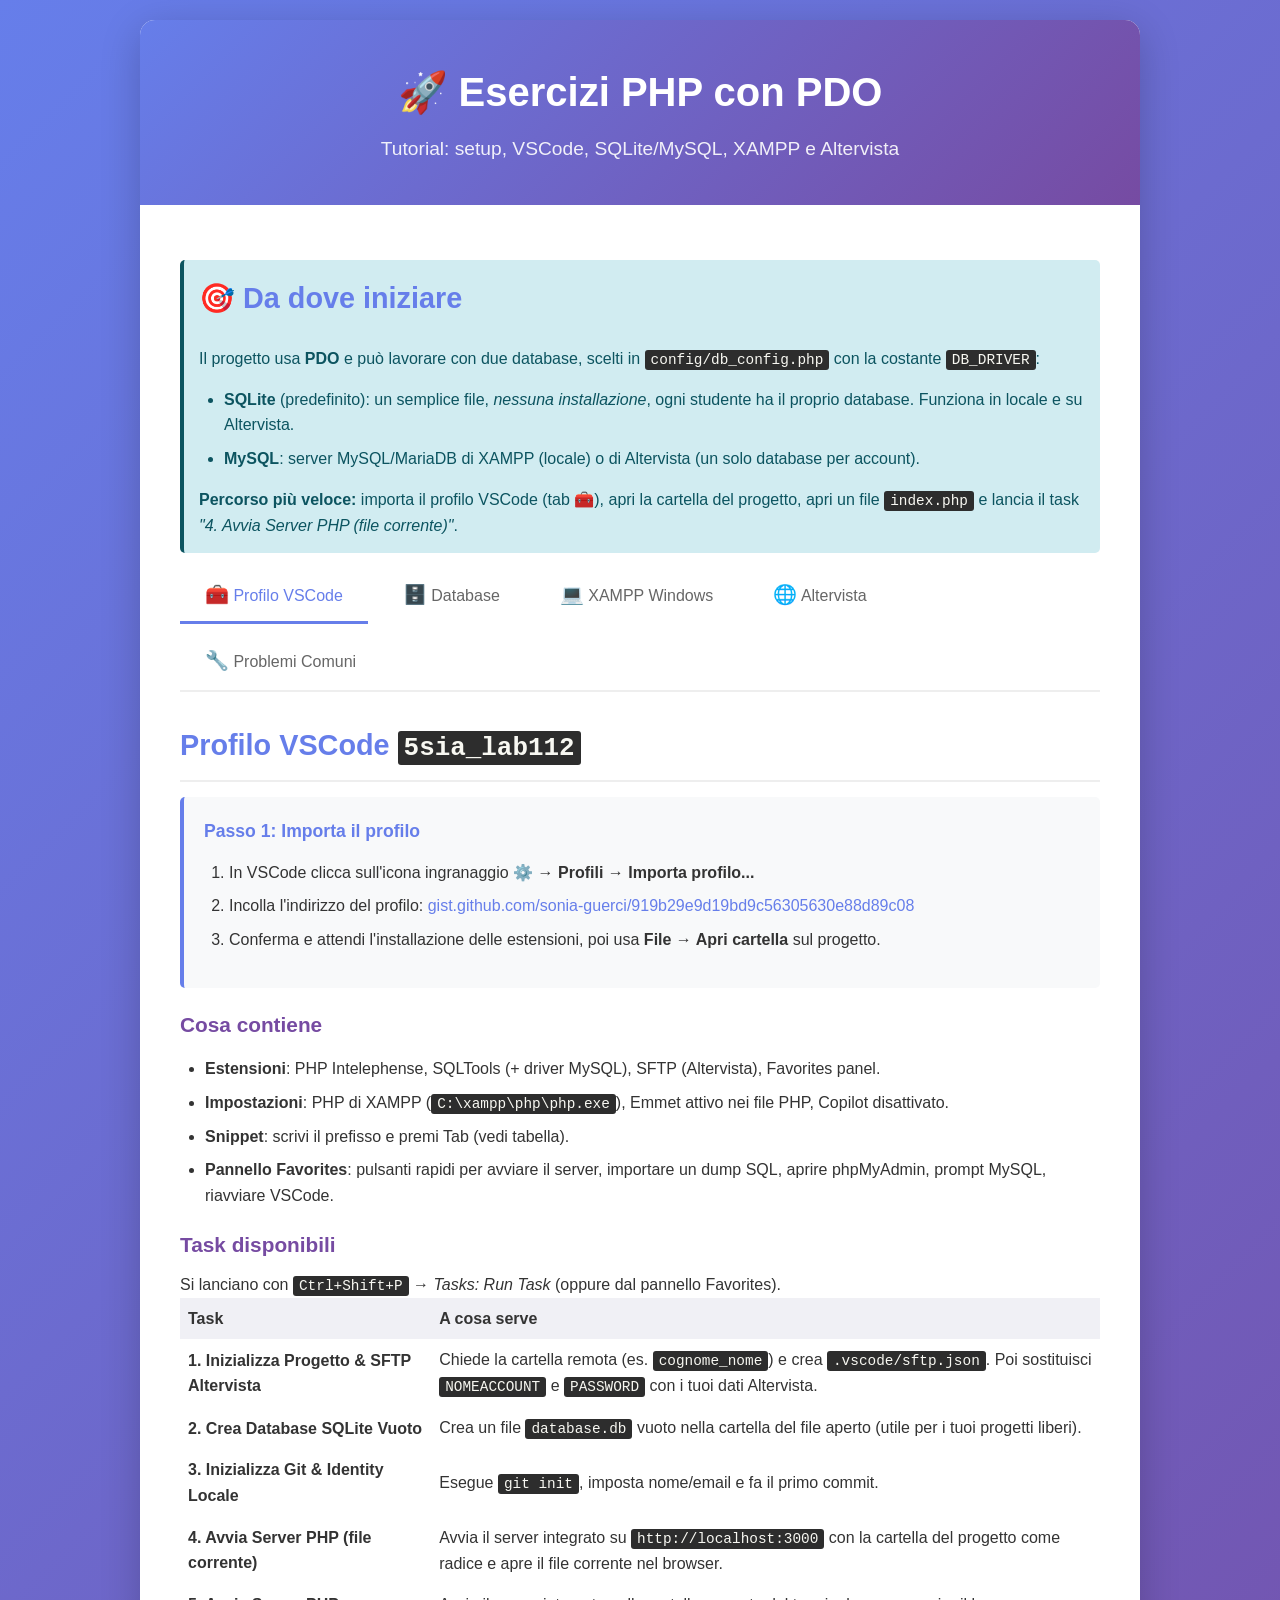
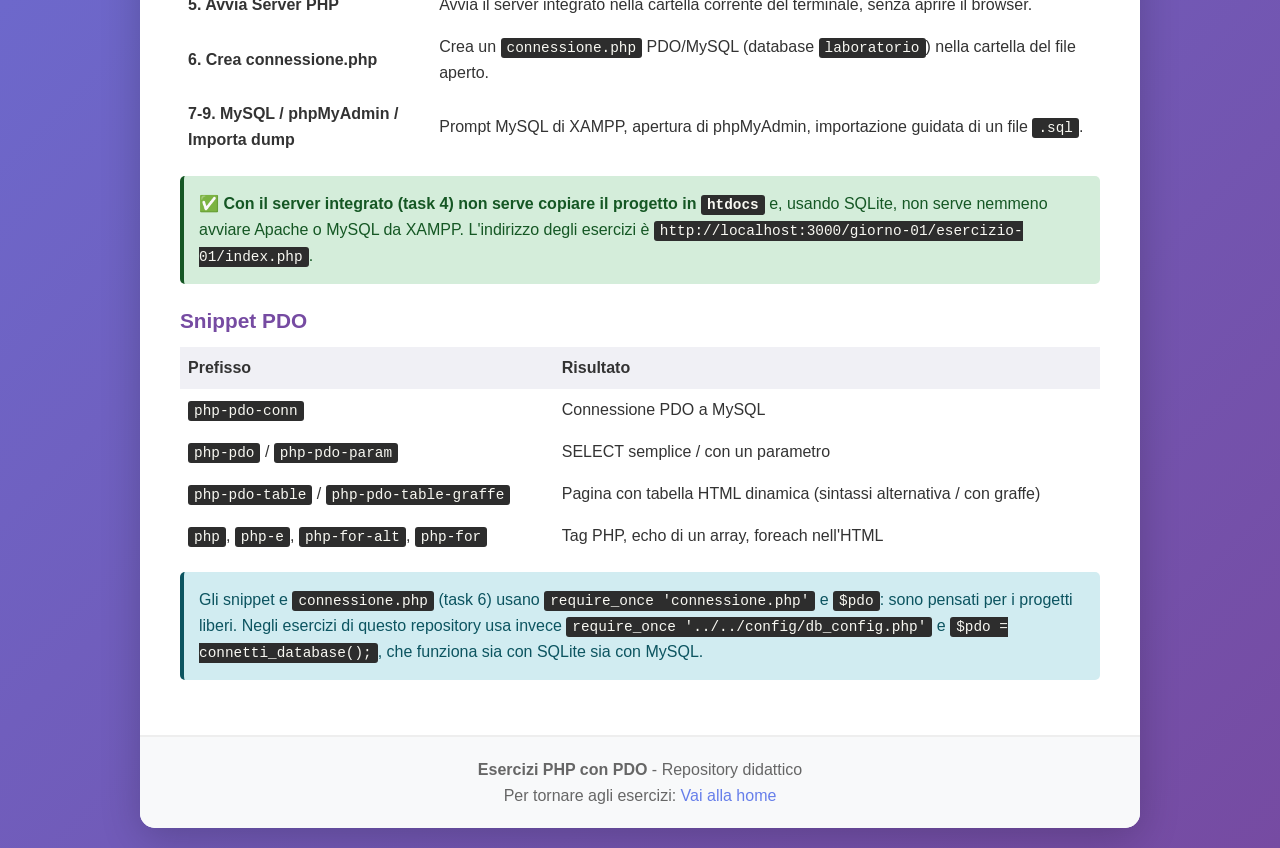
==== docs/index.html @ 3c5c80cd "Migra gli esercizi a PDO e aggiunge supporto SQLite Co-authored-by: Copilot <223556219+Copilot@users" ====
<!DOCTYPE html>
<html lang="it">
<head>
    <meta charset="UTF-8">
    <meta name="viewport" content="width=device-width, initial-scale=1.0">
    <title>Esercizi PHP con PDO - Guida Setup</title>
    <style>
        * {
            margin: 0;
            padding: 0;
            box-sizing: border-box;
        }
        
        body {
            font-family: 'Segoe UI', Tahoma, Geneva, Verdana, sans-serif;
            line-height: 1.6;
            color: #333;
            background: linear-gradient(135deg, #667eea 0%, #764ba2 100%);
            min-height: 100vh;
            padding: 20px;
        }
        
        .container {
            max-width: 1000px;
            margin: 0 auto;
            background: white;
            border-radius: 15px;
            box-shadow: 0 10px 40px rgba(0,0,0,0.2);
            overflow: hidden;
        }
        
        header {
            background: linear-gradient(135deg, #667eea 0%, #764ba2 100%);
            color: white;
            padding: 40px;
            text-align: center;
        }
        
        header h1 {
            font-size: 2.5em;
            margin-bottom: 10px;
        }
        
        header p {
            font-size: 1.2em;
            opacity: 0.9;
        }
        
        .content {
            padding: 40px;
        }
        
        .tabs {
            display: flex;
            gap: 10px;
            margin-bottom: 30px;
            border-bottom: 2px solid #eee;
            flex-wrap: wrap;
        }
        
        .tab-button {
            background: none;
            border: none;
            padding: 15px 25px;
            font-size: 16px;
            cursor: pointer;
            border-bottom: 3px solid transparent;
            transition: all 0.3s;
            color: #666;
            font-weight: 500;
        }
        
        .tab-button:hover {
            background: #f5f5f5;
            color: #667eea;
        }
        
        .tab-button.active {
            color: #667eea;
            border-bottom-color: #667eea;
        }
        
        .tab-content {
            display: none;
        }
        
        .tab-content.active {
            display: block;
            animation: fadeIn 0.3s;
        }
        
        @keyframes fadeIn {
            from { opacity: 0; transform: translateY(10px); }
            to { opacity: 1; transform: translateY(0); }
        }
        
        h2 {
            color: #667eea;
            margin: 30px 0 15px 0;
            font-size: 1.8em;
            border-bottom: 2px solid #eee;
            padding-bottom: 10px;
        }
        
        h3 {
            color: #764ba2;
            margin: 20px 0 10px 0;
            font-size: 1.3em;
        }
        
        .step {
            background: #f8f9fa;
            border-left: 4px solid #667eea;
            padding: 20px;
            margin: 15px 0;
            border-radius: 5px;
        }
        
        .step h4 {
            color: #667eea;
            margin-bottom: 10px;
            font-size: 1.1em;
        }
        
        code {
            background: #2d2d2d;
            color: #f8f8f2;
            padding: 2px 6px;
            border-radius: 3px;
            font-family: 'Courier New', monospace;
            font-size: 0.9em;
        }
        
        pre {
            background: #2d2d2d;
            color: #f8f8f2;
            padding: 15px;
            border-radius: 5px;
            overflow-x: auto;
            margin: 15px 0;
            font-family: 'Courier New', monospace;
            font-size: 0.9em;
        }
        
        .alert {
            padding: 15px;
            border-radius: 5px;
            margin: 15px 0;
        }
        
        .alert-info {
            background: #d1ecf1;
            border-left: 4px solid #0c5460;
            color: #0c5460;
        }
        
        .alert-warning {
            background: #fff3cd;
            border-left: 4px solid #856404;
            color: #856404;
        }
        
        .alert-success {
            background: #d4edda;
            border-left: 4px solid #155724;
            color: #155724;
        }
        
        .card {
            background: white;
            border: 2px solid #eee;
            border-radius: 8px;
            padding: 20px;
            margin: 15px 0;
            transition: all 0.3s;
        }
        
        .card:hover {
            border-color: #667eea;
            box-shadow: 0 4px 12px rgba(102, 126, 234, 0.15);
        }
        
        ul, ol {
            margin: 15px 0 15px 25px;
        }
        
        li {
            margin: 8px 0;
        }
        
        a {
            color: #667eea;
            text-decoration: none;
            border-bottom: 1px solid transparent;
            transition: all 0.3s;
        }
        
        a:hover {
            border-bottom-color: #667eea;
        }
        
        .emoji {
            font-size: 1.2em;
        }
        
        footer {
            background: #f8f9fa;
            padding: 20px;
            text-align: center;
            color: #666;
            border-top: 2px solid #eee;
        }
        
        @media (max-width: 768px) {
            header h1 {
                font-size: 1.8em;
            }
            
            .tabs {
                flex-direction: column;
            }
            
            .tab-button {
                text-align: left;
            }
        }
    </style>
</head>
<body>
    <div class="container">
        <header>
            <h1>🚀 Esercizi PHP con PDO</h1>
            <p>Tutorial: setup, VSCode, SQLite/MySQL, XAMPP e Altervista</p>
        </header>

        <div class="content">
            <div class="alert alert-info">
                <h2 style="margin-top: 0; border: none;">🎯 Da dove iniziare</h2>
                <p>Il progetto usa <strong>PDO</strong> e può lavorare con due database, scelti in <code>config/db_config.php</code> con la costante <code>DB_DRIVER</code>:</p>
                <ul>
                    <li><strong>SQLite</strong> (predefinito): un semplice file, <em>nessuna installazione</em>, ogni studente ha il proprio database. Funziona in locale e su Altervista.</li>
                    <li><strong>MySQL</strong>: server MySQL/MariaDB di XAMPP (locale) o di Altervista (un solo database per account).</li>
                </ul>
                <p><strong>Percorso più veloce:</strong> importa il profilo VSCode (tab 🧰), apri la cartella del progetto, apri un file <code>index.php</code> e lancia il task <em>"4. Avvia Server PHP (file corrente)"</em>.</p>
            </div>

            <div class="tabs">
                <button class="tab-button active" onclick="openTab('vscode', event)"><span class="emoji">🧰</span> Profilo VSCode</button>
                <button class="tab-button" onclick="openTab('database', event)"><span class="emoji">🗄️</span> Database</button>
                <button class="tab-button" onclick="openTab('xampp', event)"><span class="emoji">💻</span> XAMPP Windows</button>
                <button class="tab-button" onclick="openTab('altervista', event)"><span class="emoji">🌐</span> Altervista</button>
                <button class="tab-button" onclick="openTab('troubleshooting', event)"><span class="emoji">🔧</span> Problemi Comuni</button>
            </div>

            <!-- Profilo VSCode -->
            <div id="vscode" class="tab-content active">
                <h2>Profilo VSCode <code>5sia_lab112</code></h2>

                <div class="step">
                    <h4>Passo 1: Importa il profilo</h4>
                    <ol>
                        <li>In VSCode clicca sull'icona ingranaggio ⚙️ → <strong>Profili</strong> → <strong>Importa profilo...</strong></li>
                        <li>Incolla l'indirizzo del profilo: <a href="https://gist.github.com/sonia-guerci/919b29e9d19bd9c56305630e88d89c08" target="_blank">gist.github.com/sonia-guerci/919b29e9d19bd9c56305630e88d89c08</a></li>
                        <li>Conferma e attendi l'installazione delle estensioni, poi usa <strong>File → Apri cartella</strong> sul progetto.</li>
                    </ol>
                </div>

                <h3>Cosa contiene</h3>
                <ul>
                    <li><strong>Estensioni</strong>: PHP Intelephense, SQLTools (+ driver MySQL), SFTP (Altervista), Favorites panel.</li>
                    <li><strong>Impostazioni</strong>: PHP di XAMPP (<code>C:\xampp\php\php.exe</code>), Emmet attivo nei file PHP, Copilot disattivato.</li>
                    <li><strong>Snippet</strong>: scrivi il prefisso e premi Tab (vedi tabella).</li>
                    <li><strong>Pannello Favorites</strong>: pulsanti rapidi per avviare il server, importare un dump SQL, aprire phpMyAdmin, prompt MySQL, riavviare VSCode.</li>
                </ul>

                <h3>Task disponibili</h3>
                <p>Si lanciano con <code>Ctrl+Shift+P</code> → <em>Tasks: Run Task</em> (oppure dal pannello Favorites).</p>
                <table style="width:100%; border-collapse: collapse;">
                    <tr style="background:#f0f0f5;"><th style="text-align:left; padding:8px;">Task</th><th style="text-align:left; padding:8px;">A cosa serve</th></tr>
                    <tr><td style="padding:8px;"><strong>1. Inizializza Progetto &amp; SFTP Altervista</strong></td><td style="padding:8px;">Chiede la cartella remota (es. <code>cognome_nome</code>) e crea <code>.vscode/sftp.json</code>. Poi sostituisci <code>NOMEACCOUNT</code> e <code>PASSWORD</code> con i tuoi dati Altervista.</td></tr>
                    <tr><td style="padding:8px;"><strong>2. Crea Database SQLite Vuoto</strong></td><td style="padding:8px;">Crea un file <code>database.db</code> vuoto nella cartella del file aperto (utile per i tuoi progetti liberi).</td></tr>
                    <tr><td style="padding:8px;"><strong>3. Inizializza Git &amp; Identity Locale</strong></td><td style="padding:8px;">Esegue <code>git init</code>, imposta nome/email e fa il primo commit.</td></tr>
                    <tr><td style="padding:8px;"><strong>4. Avvia Server PHP (file corrente)</strong></td><td style="padding:8px;">Avvia il server integrato su <code>http://localhost:3000</code> con la cartella del progetto come radice e apre il file corrente nel browser.</td></tr>
                    <tr><td style="padding:8px;"><strong>5. Avvia Server PHP</strong></td><td style="padding:8px;">Avvia il server integrato nella cartella corrente del terminale, senza aprire il browser.</td></tr>
                    <tr><td style="padding:8px;"><strong>6. Crea connessione.php</strong></td><td style="padding:8px;">Crea un <code>connessione.php</code> PDO/MySQL (database <code>laboratorio</code>) nella cartella del file aperto.</td></tr>
                    <tr><td style="padding:8px;"><strong>7-9. MySQL / phpMyAdmin / Importa dump</strong></td><td style="padding:8px;">Prompt MySQL di XAMPP, apertura di phpMyAdmin, importazione guidata di un file <code>.sql</code>.</td></tr>
                </table>

                <div class="alert alert-success">
                    <strong>✅ Con il server integrato (task 4) non serve copiare il progetto in <code>htdocs</code></strong> e, usando SQLite, non serve nemmeno avviare Apache o MySQL da XAMPP. L'indirizzo degli esercizi è <code>http://localhost:3000/giorno-01/esercizio-01/index.php</code>.
                </div>

                <h3>Snippet PDO</h3>
                <table style="width:100%; border-collapse: collapse;">
                    <tr style="background:#f0f0f5;"><th style="text-align:left; padding:8px;">Prefisso</th><th style="text-align:left; padding:8px;">Risultato</th></tr>
                    <tr><td style="padding:8px;"><code>php-pdo-conn</code></td><td style="padding:8px;">Connessione PDO a MySQL</td></tr>
                    <tr><td style="padding:8px;"><code>php-pdo</code> / <code>php-pdo-param</code></td><td style="padding:8px;">SELECT semplice / con un parametro</td></tr>
                    <tr><td style="padding:8px;"><code>php-pdo-table</code> / <code>php-pdo-table-graffe</code></td><td style="padding:8px;">Pagina con tabella HTML dinamica (sintassi alternativa / con graffe)</td></tr>
                    <tr><td style="padding:8px;"><code>php</code>, <code>php-e</code>, <code>php-for-alt</code>, <code>php-for</code></td><td style="padding:8px;">Tag PHP, echo di un array, foreach nell'HTML</td></tr>
                </table>
                <div class="alert alert-info">
                    Gli snippet e <code>connessione.php</code> (task 6) usano <code>require_once 'connessione.php'</code> e <code>$pdo</code>: sono pensati per i progetti liberi. Negli esercizi di questo repository usa invece <code>require_once '../../config/db_config.php'</code> e <code>$pdo = connetti_database();</code>, che funziona sia con SQLite sia con MySQL.
                </div>
            </div>

            <!-- Database -->
            <div id="database" class="tab-content">
                <h2>Scegliere il database</h2>
                <p>Apri <code>config/db_config.php</code> (<strong>unico file di configurazione</strong>) e imposta <code>DB_DRIVER</code>.</p>

                <h3>Opzione A: SQLite (predefinita)</h3>
<pre>define('DB_DRIVER', 'sqlite');</pre>
                <ul>
                    <li>Il database è il file <code>database/esercizi.sqlite</code>, creato <strong>automaticamente</strong> al primo accesso, con tabelle e dati di esempio (<code>database/schema_sqlite.sql</code>).</li>
                    <li>Per ripartire da zero cancella il file <code>esercizi.sqlite</code>.</li>
                    <li>Il file è escluso da Git e protetto da <code>database/.htaccess</code> (non scaricabile da browser su Apache/Altervista).</li>
                    <li>Per ispezionarlo: estensione VSCode "SQLTools SQLite" oppure <a href="https://sqlitebrowser.org/" target="_blank">DB Browser for SQLite</a>.</li>
                    <li>Richiede l'estensione PHP <code>pdo_sqlite</code> (inclusa in XAMPP e su Altervista).</li>
                </ul>

                <h3>Opzione B: MySQL</h3>
<pre>define('DB_DRIVER', 'mysql');
define('DB_HOST', 'localhost');
define('DB_USER', 'root');            // Altervista: il tuo username
define('DB_PASS', '');                // Altervista: la tua password
define('DB_NAME', 'esercizi_php');    // Altervista: my_username</pre>
                <ol>
                    <li>Avvia <strong>MySQL</strong> dal XAMPP Control Panel.</li>
                    <li>Importa <code>database/schema.sql</code>: pulsante "Importa DB da file .sql" nel pannello Favorites (task 9) oppure phpMyAdmin → Importa. Lo schema crea il database <code>esercizi_php</code>.</li>
                </ol>

                <div class="alert alert-info">
                    <strong>💡 Perché SQLite?</strong> Altervista offre un solo database MySQL per account: con SQLite ogni studente (o ogni progetto) può avere un proprio file di database, senza condividere le tabelle.
                </div>

                <h3>Scrivere SQL portabile</h3>
                <p>Gli esercizi devono funzionare con entrambi i database: usa SQL standard e i segnaposto PDO (<code>:nome</code>) per i parametri. Evita funzioni specifiche (es. <code>NOW()</code> di MySQL).</p>

                <h3>Usare il database nei tuoi file</h3>
<pre>&lt;?php
require_once '../../config/db_config.php';

try {
    $pdo = connetti_database();
    $stmt = $pdo-&gt;prepare("SELECT * FROM studenti WHERE id = :id");
    $stmt-&gt;execute(['id' =&gt; $_GET['id'] ?? 0]);
    $studente = $stmt-&gt;fetch();
} catch (PDOException $e) {
    die('Errore database: ' . htmlspecialchars($e-&gt;getMessage()));
}
?&gt;</pre>
                <p>Per un progetto libero con SQLite (es. il file creato dal task 2):</p>
<pre>$pdo = new PDO('sqlite:database.db', null, null, [
    PDO::ATTR_ERRMODE            =&gt; PDO::ERRMODE_EXCEPTION,
    PDO::ATTR_DEFAULT_FETCH_MODE =&gt; PDO::FETCH_ASSOC
]);</pre>
            </div>

            <!-- XAMPP -->
            <div id="xampp" class="tab-content">
                <h2>Setup con XAMPP su Windows</h2>
                <div class="alert alert-info">Credenziali predefinite MySQL di XAMPP: utente <code>root</code>, password vuota.</div>

                <div class="step">
                    <h4>Passo 1: Installa XAMPP e VSCode</h4>
                    <p>Scarica XAMPP da <a href="https://www.apachefriends.org/it/index.html" target="_blank">apachefriends.org</a> e installalo in <code>C:\xampp</code> (Apache, MySQL, PHP, phpMyAdmin). In laboratorio è già installato.</p>
                </div>

                <div class="step">
                    <h4>Passo 2: Scarica il progetto</h4>
<pre>git clone https://github.com/itzanon-sia-2026-2027/esercizi-php.git</pre>
                    <p>Oppure scarica lo ZIP da GitHub e scompattalo. Apri la cartella con VSCode (profilo <code>5sia_lab112</code>).</p>
                </div>

                <div class="step">
                    <h4>Passo 3A: Server integrato PHP (consigliato)</h4>
                    <ol>
                        <li>Apri un file del progetto (es. <code>giorno-01/esercizio-01/index.php</code>).</li>
                        <li>Esegui il task <strong>"4. Avvia Server PHP (file corrente)"</strong> (pulsante ▶️ <em>Avvia Server PHP</em> nel pannello Favorites).</li>
                        <li>Si apre <code>http://localhost:3000/giorno-01/esercizio-01/index.php</code>.</li>
                    </ol>
                    <p>Con SQLite non serve altro. Con MySQL avvia anche <strong>MySQL</strong> dal XAMPP Control Panel e importa lo schema (tab 🗄️).</p>
                </div>

                <div class="step">
                    <h4>Passo 3B: Apache di XAMPP</h4>
                    <ol>
                        <li>Copia il progetto in <code>C:\xampp\htdocs\esercizi-php\</code>.</li>
                        <li>Avvia <strong>Apache</strong> (e <strong>MySQL</strong> se usi MySQL) dal Control Panel.</li>
                        <li>Apri <code>http://localhost/esercizi-php/</code>.</li>
                    </ol>
                </div>

                <h3>Workflow giornaliero</h3>
                <ol>
                    <li>Apri la cartella del progetto in VSCode</li>
                    <li>Avvia il server (task 4) e, se serve, MySQL</li>
                    <li>Modifica i file, salva e ricarica il browser</li>
                    <li>Salva il lavoro con Git (<code>git add .</code>, <code>git commit</code>)</li>
                </ol>
            </div>

            <!-- Altervista -->
            <div id="altervista" class="tab-content">
                <h2>Pubblicare su Altervista</h2>

                <div class="step">
                    <h4>Passo 1: Crea l'account</h4>
                    <p>Registrati su <a href="https://it.altervista.org/" target="_blank">it.altervista.org</a>: il tuo sito sarà <code>https://NOMEACCOUNT.altervista.org</code>.</p>
                </div>

                <div class="step">
                    <h4>Passo 2: Configura il caricamento FTP con il profilo</h4>
                    <ol>
                        <li>Esegui il task <strong>"1. Inizializza Progetto &amp; SFTP Altervista"</strong> e inserisci la tua cartella remota (es. <code>cognome_nome</code>).</li>
                        <li>Apri <code>.vscode/sftp.json</code> e sostituisci <code>NOMEACCOUNT</code> (host e username) e <code>PASSWORD</code> con i dati Altervista.</li>
                        <li>La cartella <code>.vscode</code> non va su Git (contiene la password): è già in <code>.gitignore</code>.</li>
                        <li>Con <code>uploadOnSave</code> ogni file salvato viene caricato; per caricare tutto: <code>Ctrl+Shift+P</code> → <em>SFTP: Upload Project</em> (se non riesci, prova <em>SFTP: Upload Folder</em>).</li>
                    </ol>
<pre>{
  "name": "Altervista",
  "host": "ftp.NOMEACCOUNT.altervista.org",
  "protocol": "ftp",
  "port": 21,
  "username": "NOMEACCOUNT",
  "password": "PASSWORD",
  "remotePath": "/cognome_nome/",
  "uploadOnSave": true
}</pre>
                </div>

                <div class="step">
                    <h4>Passo 3A: Database SQLite (consigliato)</h4>
                    <ol>
                        <li>Lascia <code>DB_DRIVER</code> su <code>'sqlite'</code> in <code>config/db_config.php</code>.</li>
                        <li>Carica il progetto e apri <code>https://NOMEACCOUNT.altervista.org/cognome_nome/giorno-01/esercizio-01/</code>.</li>
                        <li>Il file <code>database/esercizi.sqlite</code> viene creato sul server al primo accesso. Il database online è <strong>separato</strong> da quello locale.</li>
                    </ol>
                    <div class="alert alert-warning">La cartella <code>database/</code> deve essere scrivibile dal server. Se compare "unable to open database file" imposta i permessi della cartella dal File Manager di Altervista.</div>
                </div>

                <div class="step">
                    <h4>Passo 3B: Database MySQL</h4>
                    <ol>
                        <li>Dal pannello Altervista apri <strong>phpMyAdmin</strong> (database <code>my_NOMEACCOUNT</code>) e importa <code>database/schema_altervista.sql</code>… oppure usa <code>database/schema.sql</code> togliendo le righe <code>CREATE DATABASE</code> e <code>USE</code>.</li>
                        <li>In <code>config/db_config.php</code> imposta <code>DB_DRIVER</code> <code>'mysql'</code>, <code>DB_USER</code> = username, <code>DB_PASS</code> = password database, <code>DB_NAME</code> = <code>my_NOMEACCOUNT</code>.</li>
                    </ol>
                    <p>Altervista dà un solo database: se lo condividi tra più progetti, usa un prefisso per le tabelle oppure passa a SQLite.</p>
                </div>
            </div>

            <!-- Troubleshooting -->
            <div id="troubleshooting" class="tab-content">
                <h2>Problemi Comuni e Soluzioni</h2>

                <div class="card">
                    <h3>❌ could not find driver</h3>
                    <p>L'estensione PDO del database scelto non è attiva. In XAMPP apri <code>C:\xampp\php\php.ini</code> e togli il <code>;</code> da <code>extension=pdo_sqlite</code> / <code>extension=pdo_mysql</code>, poi riavvia il server.</p>
                </div>

                <div class="card">
                    <h3>❌ unable to open database file (SQLite)</h3>
                    <p>La cartella <code>database/</code> non è scrivibile o il percorso è errato. Controlla i permessi (su Altervista dal File Manager).</p>
                </div>

                <div class="card">
                    <h3>❌ Access denied for user / Unknown database (MySQL)</h3>
                    <p>Controlla <code>DB_USER</code>, <code>DB_PASS</code>, <code>DB_NAME</code> in <code>config/db_config.php</code> e di aver importato <code>database/schema.sql</code>. XAMPP: <code>root</code> senza password.</p>
                </div>

                <div class="card">
                    <h3>❌ Connection refused (MySQL)</h3>
                    <p>MySQL non è avviato: avvialo dal XAMPP Control Panel oppure passa a SQLite.</p>
                </div>

                <div class="card">
                    <h3>❌ Il task "Avvia Server PHP" non parte / porta occupata</h3>
                    <p>Chiudi il terminale del server precedente (cestino del terminale) e rilancia il task. Verifica che PHP sia in <code>C:\xampp\php\php.exe</code>.</p>
                </div>

                <div class="card">
                    <h3>❌ Pagina bianca / Errore 500</h3>
                    <p>Attiva gli errori all'inizio del file: <code>ini_set('display_errors', 1); error_reporting(E_ALL);</code> e leggi il messaggio.</p>
                </div>

                <div class="card">
                    <h3>❌ Caratteri strani (à, è, ì, ò, ù)</h3>
                    <p>Salva i file in UTF-8 e usa <code>&lt;meta charset="UTF-8"&gt;</code>. Con MySQL il charset <code>utf8mb4</code> è già impostato nel DSN.</p>
                </div>

                <div class="card">
                    <h3>❌ Upload FTP fallito (Altervista)</h3>
                    <p>Verifica host, username e password in <code>.vscode/sftp.json</code> e che il protocollo sia <code>ftp</code> sulla porta 21.</p>
                </div>
            </div>
        </div>

        <footer>
            <p><strong>Esercizi PHP con PDO</strong> - Repository didattico</p>
            <p>Per tornare agli esercizi: <a href="../">Vai alla home</a></p>
        </footer>
    </div>

    <script>
        function openTab(tabName, event) {
            var tabContents = document.getElementsByClassName('tab-content');
            for (var i = 0; i < tabContents.length; i++) {
                tabContents[i].classList.remove('active');
            }

            var tabButtons = document.getElementsByClassName('tab-button');
            for (var i = 0; i < tabButtons.length; i++) {
                tabButtons[i].classList.remove('active');
            }

            document.getElementById(tabName).classList.add('active');
            event.currentTarget.classList.add('active');
        }
    </script>
</body>
</html>
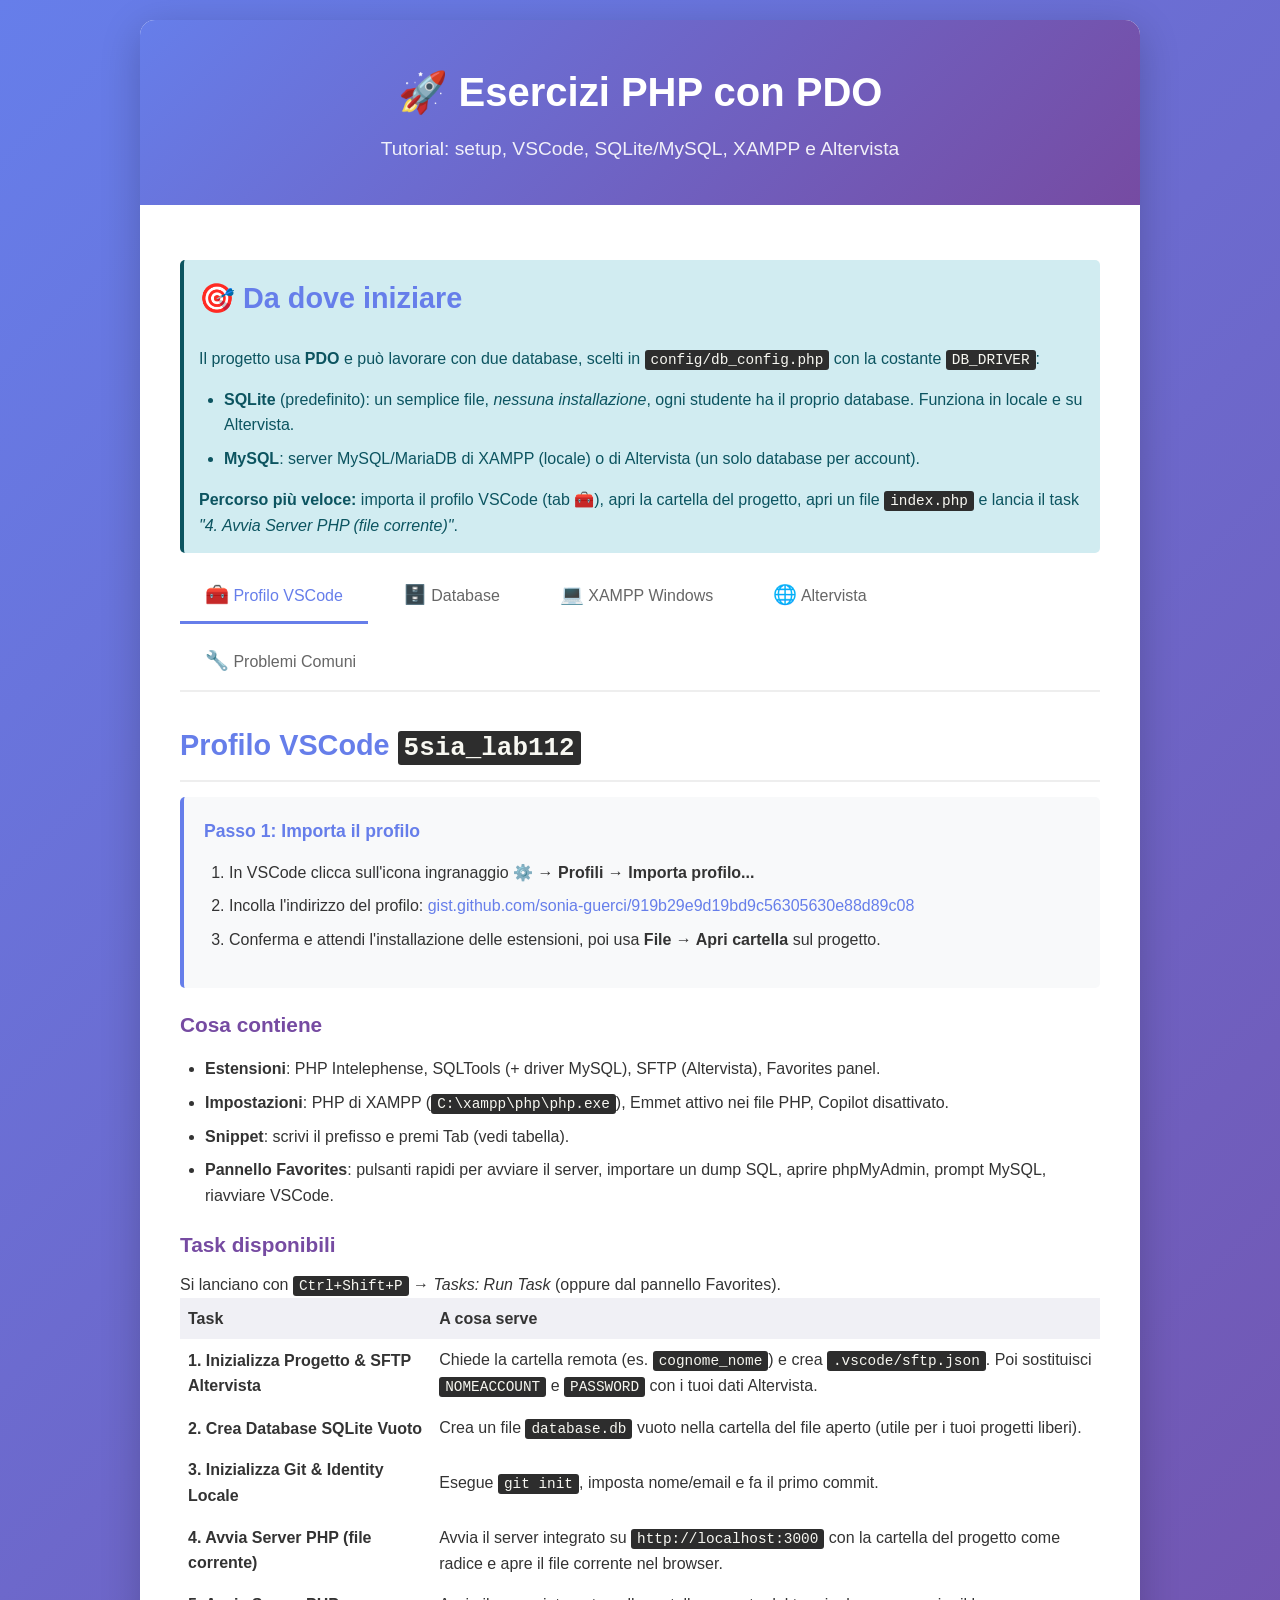
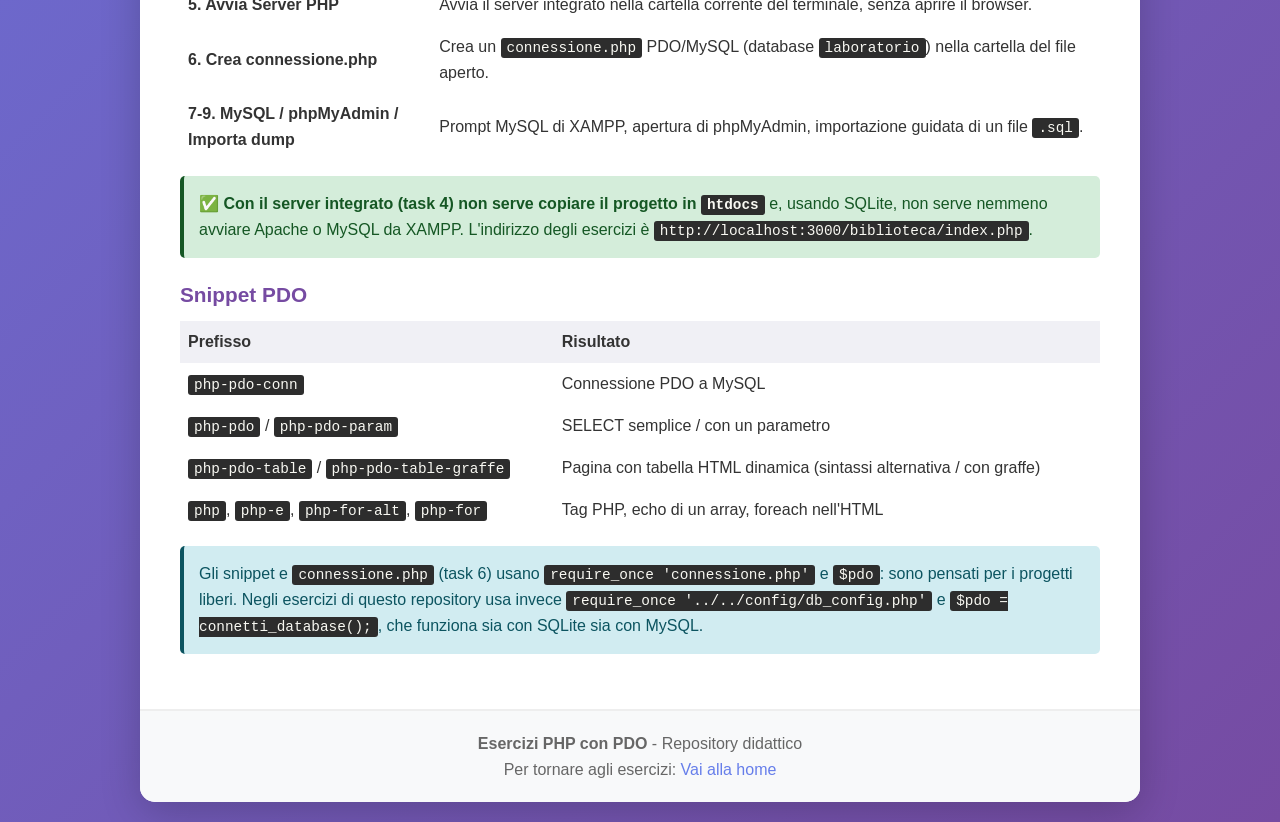
==== commit 6bc0bebf: "Nuovo tutorial da zero: portale Biblioteca con lezioni, N:M e lezione finale fetch Co-authored-by: C" ====
--- a/docs/index.html
+++ b/docs/index.html
@@ -287,7 +287,7 @@
                 </table>
 
                 <div class="alert alert-success">
-                    <strong>✅ Con il server integrato (task 4) non serve copiare il progetto in <code>htdocs</code></strong> e, usando SQLite, non serve nemmeno avviare Apache o MySQL da XAMPP. L'indirizzo degli esercizi è <code>http://localhost:3000/giorno-01/esercizio-01/index.php</code>.
+                    <strong>✅ Con il server integrato (task 4) non serve copiare il progetto in <code>htdocs</code></strong> e, usando SQLite, non serve nemmeno avviare Apache o MySQL da XAMPP. L'indirizzo degli esercizi è <code>http://localhost:3000/biblioteca/index.php</code>.
                 </div>
 
                 <h3>Snippet PDO</h3>
@@ -311,8 +311,8 @@
                 <h3>Opzione A: SQLite (predefinita)</h3>
 <pre>define('DB_DRIVER', 'sqlite');</pre>
                 <ul>
-                    <li>Il database è il file <code>database/esercizi.sqlite</code>, creato <strong>automaticamente</strong> al primo accesso, con tabelle e dati di esempio (<code>database/schema_sqlite.sql</code>).</li>
-                    <li>Per ripartire da zero cancella il file <code>esercizi.sqlite</code>.</li>
+                    <li>Il database è il file <code>database/biblioteca.sqlite</code>, creato <strong>automaticamente</strong> al primo accesso, con tabelle e dati di esempio (<code>database/schema_sqlite.sql</code>).</li>
+                    <li>Per ripartire da zero cancella il file <code>biblioteca.sqlite</code>.</li>
                     <li>Il file è escluso da Git e protetto da <code>database/.htaccess</code> (non scaricabile da browser su Apache/Altervista).</li>
                     <li>Per ispezionarlo: estensione VSCode "SQLTools SQLite" oppure <a href="https://sqlitebrowser.org/" target="_blank">DB Browser for SQLite</a>.</li>
                     <li>Richiede l'estensione PHP <code>pdo_sqlite</code> (inclusa in XAMPP e su Altervista).</li>
@@ -323,7 +323,7 @@
 define('DB_HOST', 'localhost');
 define('DB_USER', 'root');            // Altervista: il tuo username
 define('DB_PASS', '');                // Altervista: la tua password
-define('DB_NAME', 'esercizi_php');    // Altervista: my_username</pre>
+define('DB_NAME', 'biblioteca');    // Altervista: my_username</pre>
                 <ol>
                     <li>Avvia <strong>MySQL</strong> dal XAMPP Control Panel.</li>
                     <li>Importa <code>database/schema.sql</code>: pulsante "Importa DB da file .sql" nel pannello Favorites (task 9) oppure phpMyAdmin → Importa. Lo schema crea il database <code>esercizi_php</code>.</li>
@@ -338,13 +338,12 @@
 
                 <h3>Usare il database nei tuoi file</h3>
 <pre>&lt;?php
-require_once '../../config/db_config.php';
+require_once 'connessione.php';
 
 try {
-    $pdo = connetti_database();
-    $stmt = $pdo-&gt;prepare("SELECT * FROM studenti WHERE id = :id");
-    $stmt-&gt;execute(['id' =&gt; $_GET['id'] ?? 0]);
-    $studente = $stmt-&gt;fetch();
+    $stmt = $pdo-&gt;prepare("SELECT * FROM libri WHERE id = ?");
+    $stmt-&gt;execute([$_GET['id']]);
+    $libro = $stmt-&gt;fetch();
 } catch (PDOException $e) {
     die('Errore database: ' . htmlspecialchars($e-&gt;getMessage()));
 }
@@ -375,9 +374,9 @@
                 <div class="step">
                     <h4>Passo 3A: Server integrato PHP (consigliato)</h4>
                     <ol>
-                        <li>Apri un file del progetto (es. <code>giorno-01/esercizio-01/index.php</code>).</li>
+                        <li>Apri un file del progetto (es. <code>biblioteca/index.php</code>).</li>
                         <li>Esegui il task <strong>"4. Avvia Server PHP (file corrente)"</strong> (pulsante ▶️ <em>Avvia Server PHP</em> nel pannello Favorites).</li>
-                        <li>Si apre <code>http://localhost:3000/giorno-01/esercizio-01/index.php</code>.</li>
+                        <li>Si apre <code>http://localhost:3000/biblioteca/index.php</code>.</li>
                     </ol>
                     <p>Con SQLite non serve altro. Con MySQL avvia anche <strong>MySQL</strong> dal XAMPP Control Panel e importa lo schema (tab 🗄️).</p>
                 </div>
@@ -433,8 +432,8 @@
                     <h4>Passo 3A: Database SQLite (consigliato)</h4>
                     <ol>
                         <li>Lascia <code>DB_DRIVER</code> su <code>'sqlite'</code> in <code>config/db_config.php</code>.</li>
-                        <li>Carica il progetto e apri <code>https://NOMEACCOUNT.altervista.org/cognome_nome/giorno-01/esercizio-01/</code>.</li>
-                        <li>Il file <code>database/esercizi.sqlite</code> viene creato sul server al primo accesso. Il database online è <strong>separato</strong> da quello locale.</li>
+                        <li>Carica il progetto e apri <code>https://NOMEACCOUNT.altervista.org/cognome_nome/biblioteca/</code>.</li>
+                        <li>Il file <code>database/biblioteca.sqlite</code> viene creato sul server al primo accesso. Il database online è <strong>separato</strong> da quello locale.</li>
                     </ol>
                     <div class="alert alert-warning">La cartella <code>database/</code> deve essere scrivibile dal server. Se compare "unable to open database file" imposta i permessi della cartella dal File Manager di Altervista.</div>
                 </div>
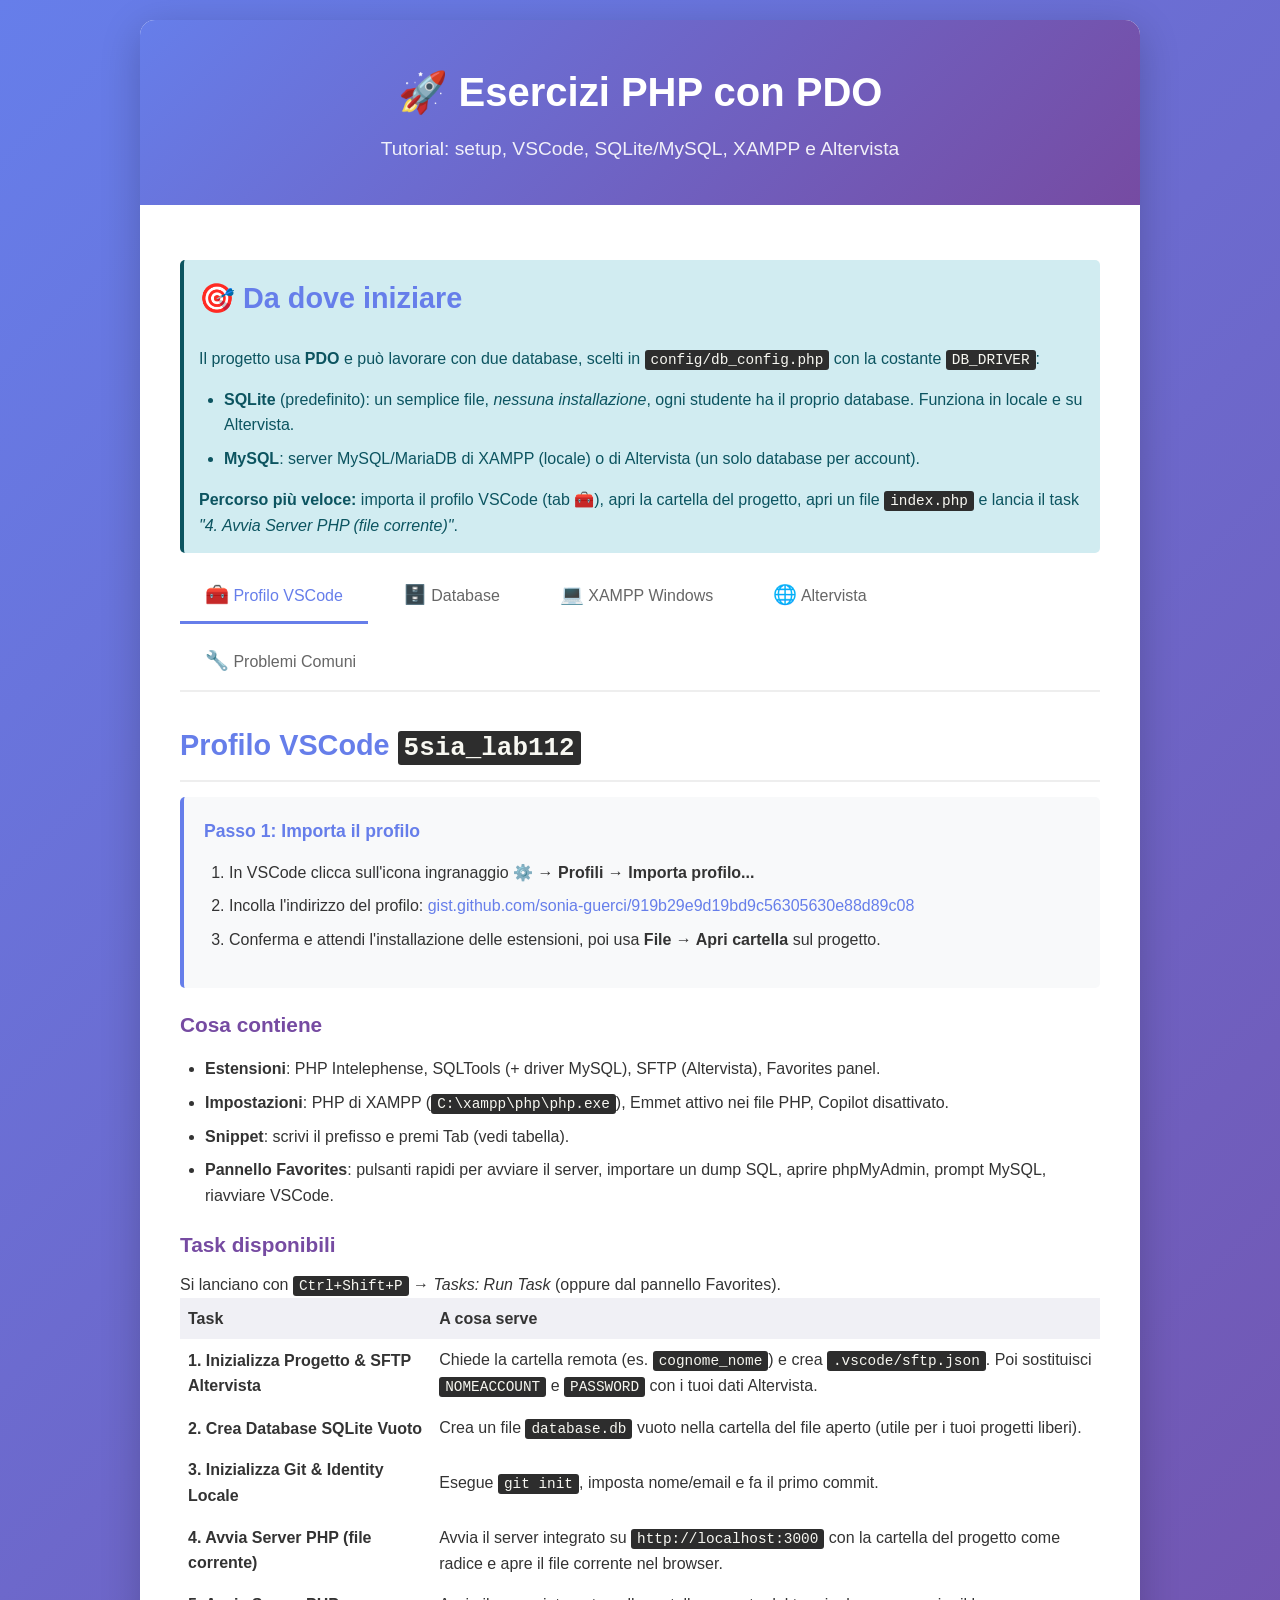
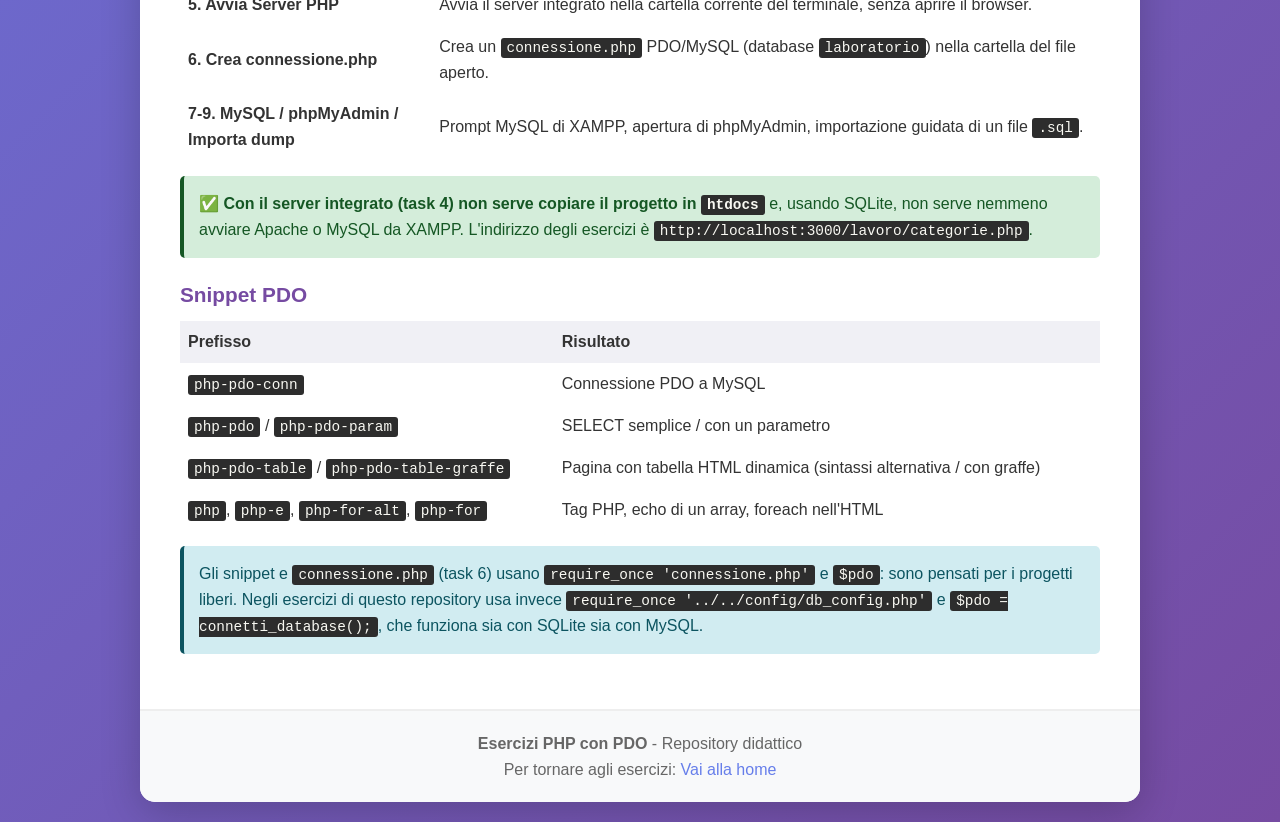
==== commit ddd9c69a: "Cartella lavoro di partenza per gli studenti; soluzione spostata nel branch soluzione Co-authored-by" ====
--- a/docs/index.html
+++ b/docs/index.html
@@ -287,7 +287,7 @@
                 </table>
 
                 <div class="alert alert-success">
-                    <strong>✅ Con il server integrato (task 4) non serve copiare il progetto in <code>htdocs</code></strong> e, usando SQLite, non serve nemmeno avviare Apache o MySQL da XAMPP. L'indirizzo degli esercizi è <code>http://localhost:3000/biblioteca/index.php</code>.
+                    <strong>✅ Con il server integrato (task 4) non serve copiare il progetto in <code>htdocs</code></strong> e, usando SQLite, non serve nemmeno avviare Apache o MySQL da XAMPP. L'indirizzo degli esercizi è <code>http://localhost:3000/lavoro/categorie.php</code>.
                 </div>
 
                 <h3>Snippet PDO</h3>
@@ -374,9 +374,9 @@
                 <div class="step">
                     <h4>Passo 3A: Server integrato PHP (consigliato)</h4>
                     <ol>
-                        <li>Apri un file del progetto (es. <code>biblioteca/index.php</code>).</li>
+                        <li>Apri un file del progetto (es. <code>lavoro/categorie.php</code>).</li>
                         <li>Esegui il task <strong>"4. Avvia Server PHP (file corrente)"</strong> (pulsante ▶️ <em>Avvia Server PHP</em> nel pannello Favorites).</li>
-                        <li>Si apre <code>http://localhost:3000/biblioteca/index.php</code>.</li>
+                        <li>Si apre <code>http://localhost:3000/lavoro/categorie.php</code>.</li>
                     </ol>
                     <p>Con SQLite non serve altro. Con MySQL avvia anche <strong>MySQL</strong> dal XAMPP Control Panel e importa lo schema (tab 🗄️).</p>
                 </div>
@@ -432,7 +432,7 @@
                     <h4>Passo 3A: Database SQLite (consigliato)</h4>
                     <ol>
                         <li>Lascia <code>DB_DRIVER</code> su <code>'sqlite'</code> in <code>config/db_config.php</code>.</li>
-                        <li>Carica il progetto e apri <code>https://NOMEACCOUNT.altervista.org/cognome_nome/biblioteca/</code>.</li>
+                        <li>Carica il progetto e apri <code>https://NOMEACCOUNT.altervista.org/cognome_nome/lavoro/</code>.</li>
                         <li>Il file <code>database/biblioteca.sqlite</code> viene creato sul server al primo accesso. Il database online è <strong>separato</strong> da quello locale.</li>
                     </ol>
                     <div class="alert alert-warning">La cartella <code>database/</code> deve essere scrivibile dal server. Se compare "unable to open database file" imposta i permessi della cartella dal File Manager di Altervista.</div>
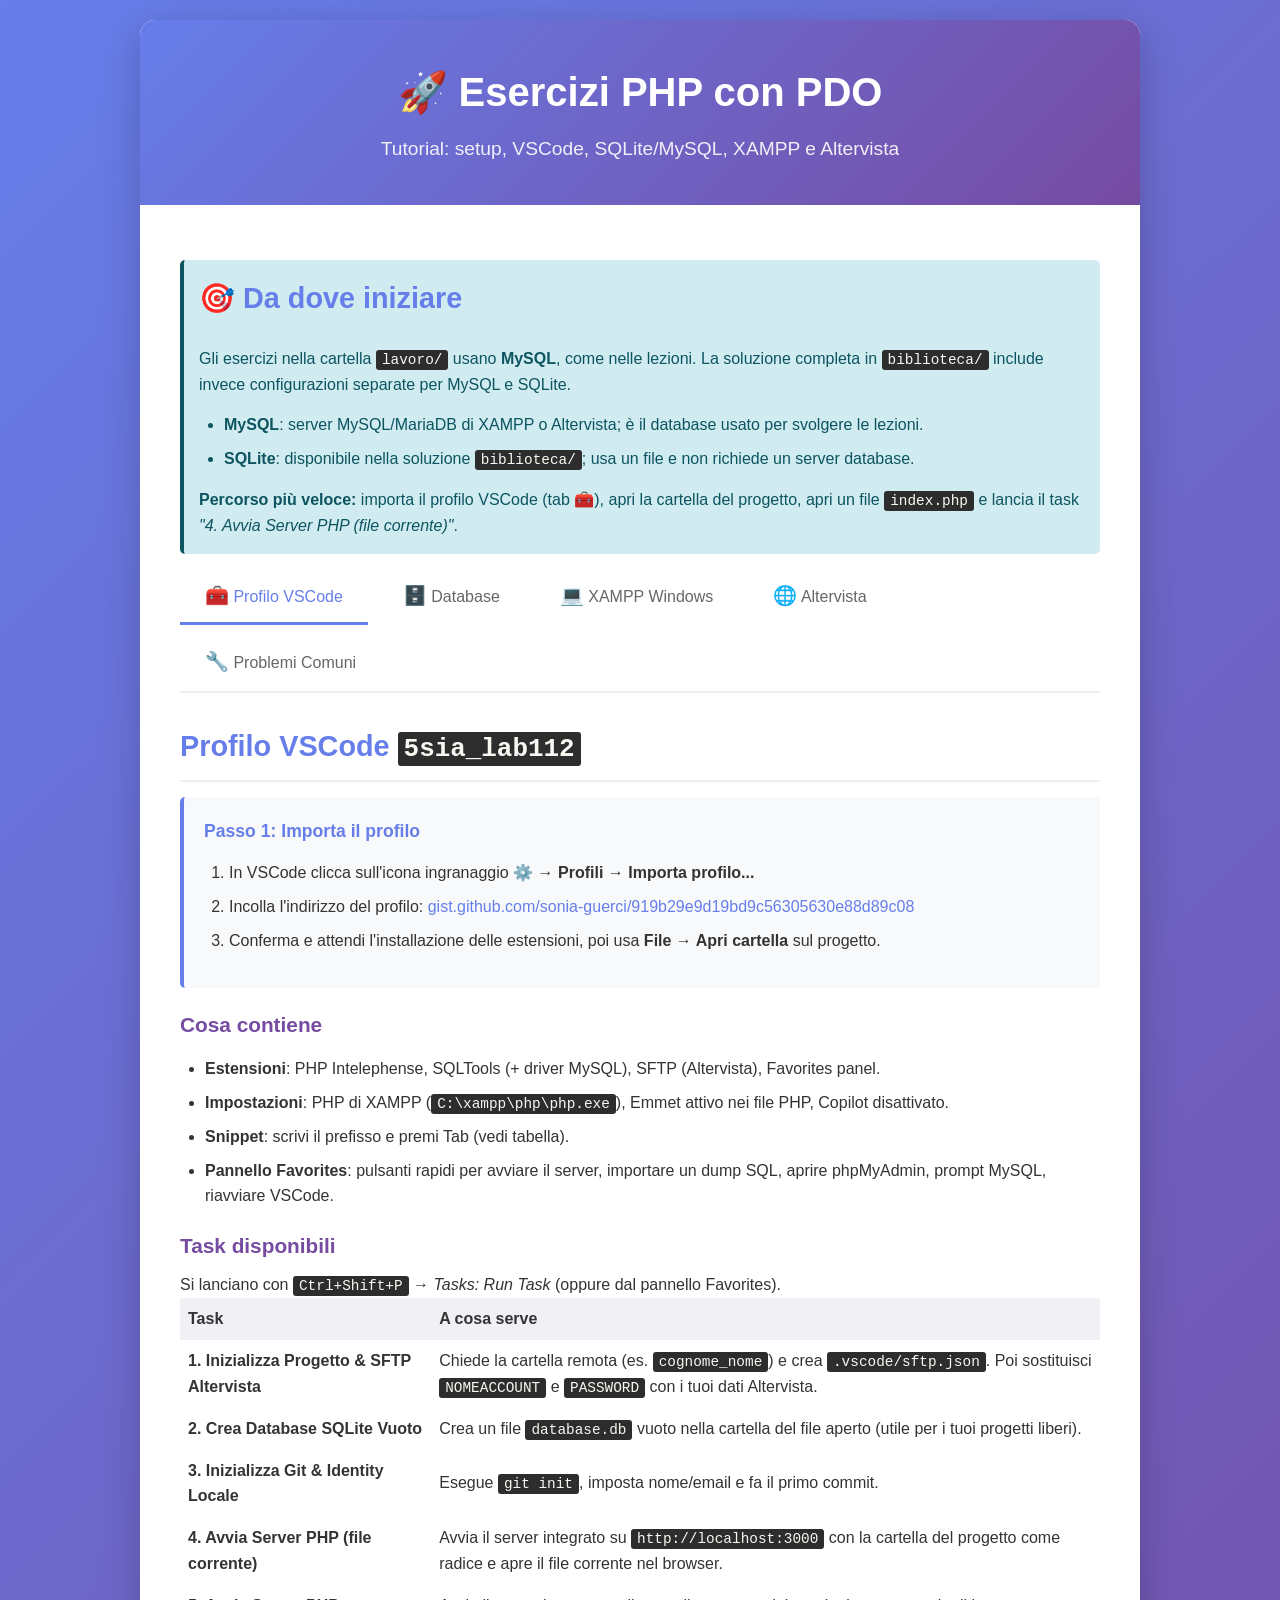
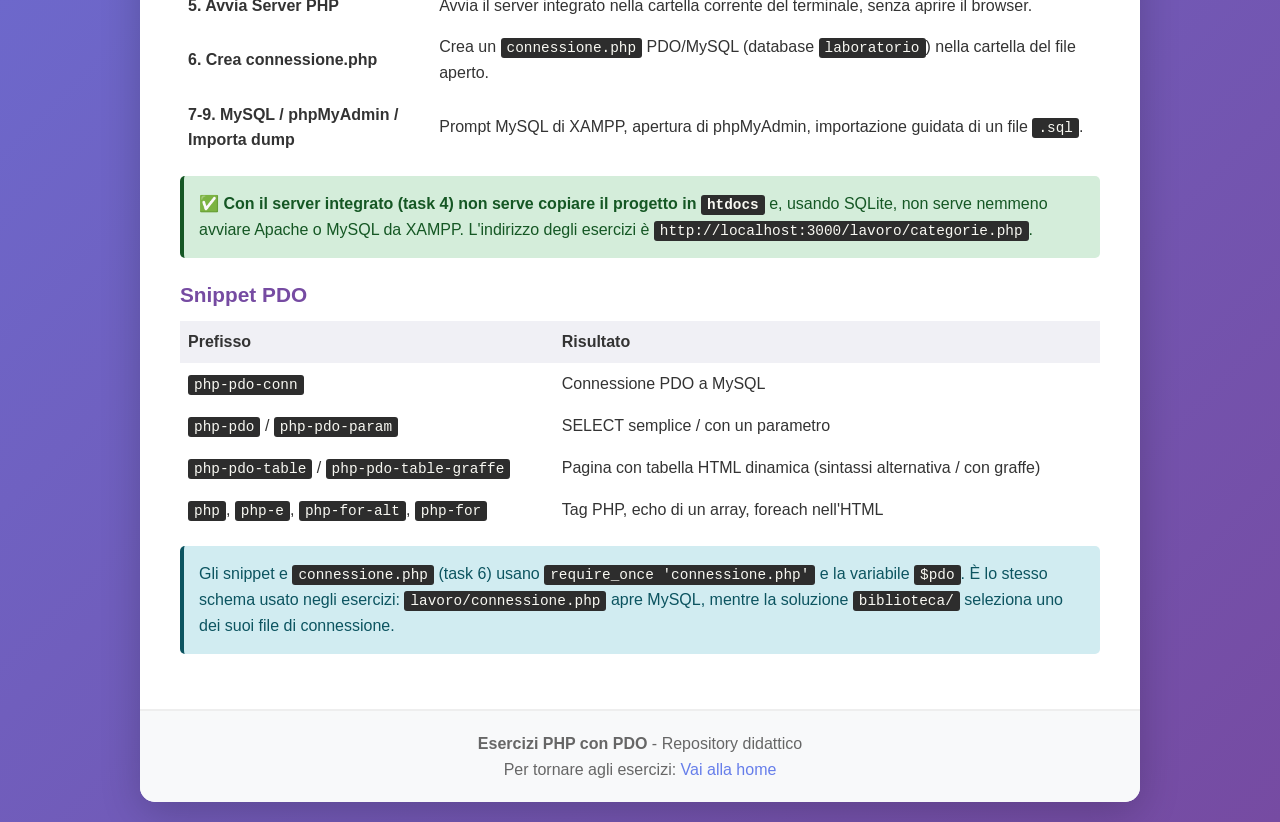
==== commit 3ca5f962: "Refactor database connection setup: separate MySQL and SQLite configurations, update documentation, " ====
--- a/docs/index.html
+++ b/docs/index.html
@@ -236,10 +236,10 @@
         <div class="content">
             <div class="alert alert-info">
                 <h2 style="margin-top: 0; border: none;">🎯 Da dove iniziare</h2>
-                <p>Il progetto usa <strong>PDO</strong> e può lavorare con due database, scelti in <code>config/db_config.php</code> con la costante <code>DB_DRIVER</code>:</p>
+                <p>Gli esercizi nella cartella <code>lavoro/</code> usano <strong>MySQL</strong>, come nelle lezioni. La soluzione completa in <code>biblioteca/</code> include invece configurazioni separate per MySQL e SQLite.</p>
                 <ul>
-                    <li><strong>SQLite</strong> (predefinito): un semplice file, <em>nessuna installazione</em>, ogni studente ha il proprio database. Funziona in locale e su Altervista.</li>
-                    <li><strong>MySQL</strong>: server MySQL/MariaDB di XAMPP (locale) o di Altervista (un solo database per account).</li>
+                    <li><strong>MySQL</strong>: server MySQL/MariaDB di XAMPP o Altervista; è il database usato per svolgere le lezioni.</li>
+                    <li><strong>SQLite</strong>: disponibile nella soluzione <code>biblioteca/</code>; usa un file e non richiede un server database.</li>
                 </ul>
                 <p><strong>Percorso più veloce:</strong> importa il profilo VSCode (tab 🧰), apri la cartella del progetto, apri un file <code>index.php</code> e lancia il task <em>"4. Avvia Server PHP (file corrente)"</em>.</p>
             </div>
@@ -299,18 +299,18 @@
                     <tr><td style="padding:8px;"><code>php</code>, <code>php-e</code>, <code>php-for-alt</code>, <code>php-for</code></td><td style="padding:8px;">Tag PHP, echo di un array, foreach nell'HTML</td></tr>
                 </table>
                 <div class="alert alert-info">
-                    Gli snippet e <code>connessione.php</code> (task 6) usano <code>require_once 'connessione.php'</code> e <code>$pdo</code>: sono pensati per i progetti liberi. Negli esercizi di questo repository usa invece <code>require_once '../../config/db_config.php'</code> e <code>$pdo = connetti_database();</code>, che funziona sia con SQLite sia con MySQL.
+                    Gli snippet e <code>connessione.php</code> (task 6) usano <code>require_once 'connessione.php'</code> e la variabile <code>$pdo</code>. È lo stesso schema usato negli esercizi: <code>lavoro/connessione.php</code> apre MySQL, mentre la soluzione <code>biblioteca/</code> seleziona uno dei suoi file di connessione.
                 </div>
             </div>
 
             <!-- Database -->
             <div id="database" class="tab-content">
                 <h2>Scegliere il database</h2>
-                <p>Apri <code>config/db_config.php</code> (<strong>unico file di configurazione</strong>) e imposta <code>DB_DRIVER</code>.</p>
-
-                <h3>Opzione A: SQLite (predefinita)</h3>
-<pre>define('DB_DRIVER', 'sqlite');</pre>
+                <p>Per le lezioni usa MySQL e configura le credenziali in <code>lavoro/connessione.php</code>. Nella soluzione completa i driver sono separati: <code>biblioteca/connessione.mysql.php</code> e <code>biblioteca/connessione.sqlite.php</code>; il selettore è <code>biblioteca/connessione.php</code>.</p>
+
+                <h3>Soluzione biblioteca: SQLite</h3>
                 <ul>
+                    <li>La soluzione <code>biblioteca/</code> seleziona SQLite inizialmente. La connessione è configurata in <code>biblioteca/connessione.sqlite.php</code>.</li>
                     <li>Il database è il file <code>database/biblioteca.sqlite</code>, creato <strong>automaticamente</strong> al primo accesso, con tabelle e dati di esempio (<code>database/schema_sqlite.sql</code>).</li>
                     <li>Per ripartire da zero cancella il file <code>biblioteca.sqlite</code>.</li>
                     <li>Il file è escluso da Git e protetto da <code>database/.htaccess</code> (non scaricabile da browser su Apache/Altervista).</li>
@@ -318,23 +318,19 @@
                     <li>Richiede l'estensione PHP <code>pdo_sqlite</code> (inclusa in XAMPP e su Altervista).</li>
                 </ul>
 
-                <h3>Opzione B: MySQL</h3>
-<pre>define('DB_DRIVER', 'mysql');
-define('DB_HOST', 'localhost');
-define('DB_USER', 'root');            // Altervista: il tuo username
-define('DB_PASS', '');                // Altervista: la tua password
-define('DB_NAME', 'biblioteca');    // Altervista: my_username</pre>
+                <h3>MySQL per le lezioni e la soluzione</h3>
                 <ol>
-                    <li>Avvia <strong>MySQL</strong> dal XAMPP Control Panel.</li>
-                    <li>Importa <code>database/schema.sql</code>: pulsante "Importa DB da file .sql" nel pannello Favorites (task 9) oppure phpMyAdmin → Importa. Lo schema crea il database <code>esercizi_php</code>.</li>
+                    <li>Per le lezioni, modifica in <code>lavoro/connessione.php</code> le variabili <code>$host</code>, <code>$db</code>, <code>$user</code> e <code>$pass</code>. In XAMPP i valori predefiniti sono <code>localhost</code>, <code>biblioteca</code>, <code>root</code> e password vuota.</li>
+                    <li>Per la soluzione completa, modifica le credenziali in <code>biblioteca/connessione.mysql.php</code> e seleziona quel file in <code>biblioteca/connessione.php</code>.</li>
+                    <li>Avvia MySQL e importa <code>database/schema.sql</code> con phpMyAdmin o il task 9. Lo schema crea il database <code>biblioteca</code>.</li>
                 </ol>
 
                 <div class="alert alert-info">
-                    <strong>💡 Perché SQLite?</strong> Altervista offre un solo database MySQL per account: con SQLite ogni studente (o ogni progetto) può avere un proprio file di database, senza condividere le tabelle.
+                    <strong>💡 Perché SQLite nella soluzione?</strong> Altervista offre un solo database MySQL per account: SQLite permette alla soluzione completa di avere un file database dedicato.
                 </div>
 
                 <h3>Scrivere SQL portabile</h3>
-                <p>Gli esercizi devono funzionare con entrambi i database: usa SQL standard e i segnaposto PDO (<code>:nome</code>) per i parametri. Evita funzioni specifiche (es. <code>NOW()</code> di MySQL).</p>
+                <p>Le query degli esercizi usano SQL portabile e segnaposto PDO posizionali (<code>?</code>) per i parametri. Evita funzioni specifiche (es. <code>NOW()</code> di MySQL).</p>
 
                 <h3>Usare il database nei tuoi file</h3>
 <pre>&lt;?php
@@ -429,9 +425,20 @@
                 </div>
 
                 <div class="step">
+                    <h4>Alternativa: pubblicazione manuale con GitHub Actions</h4>
+                    <ol>
+                        <li>Nel repository GitHub apri <strong>Settings → Secrets and variables → Actions</strong> e crea i secret del repository <code>FTP_USERNAME</code> (nome account Altervista) e <code>FTP_PASSWORD</code> (password FTP). Non inserirli nei file del repository.</li>
+                        <li>Apri <strong>Actions → Deploy su Altervista (Manuale) → Run workflow</strong>, scegli il branch da pubblicare e avvia la workflow. Controlla il risultato nella pagina dell'esecuzione.</li>
+                        <li>Il progetto viene pubblicato in <code>/5bs/esercizi-php/</code>, raggiungibile da <code>https://NOMEACCOUNT.altervista.org/5bs/esercizi-php/</code>.</li>
+                    </ol>
+                    <p>La sincronizzazione esclude i database SQLite, ma può sovrascrivere i file pubblicati e cancellare dal server quelli rimossi dal repository dopo una pubblicazione precedente. I file di connessione MySQL fanno parte del repository: non inserire password reali nei file e fai un backup prima di pubblicare.</p>
+                    <div class="alert alert-warning">La workflow usa FTP sulla porta 21: credenziali e file viaggiano senza cifratura. Verifica nelle impostazioni Altervista che l'accesso FTP sia abilitato e che il server accetti la connessione dai runner GitHub.</div>
+                </div>
+
+                <div class="step">
                     <h4>Passo 3A: Database SQLite (consigliato)</h4>
                     <ol>
-                        <li>Lascia <code>DB_DRIVER</code> su <code>'sqlite'</code> in <code>config/db_config.php</code>.</li>
+                        <li>La soluzione <code>biblioteca/connessione.php</code> seleziona SQLite su Altervista; non occorre impostare un driver.</li>
                         <li>Carica il progetto e apri <code>https://NOMEACCOUNT.altervista.org/cognome_nome/lavoro/</code>.</li>
                         <li>Il file <code>database/biblioteca.sqlite</code> viene creato sul server al primo accesso. Il database online è <strong>separato</strong> da quello locale.</li>
                     </ol>
@@ -441,8 +448,8 @@
                 <div class="step">
                     <h4>Passo 3B: Database MySQL</h4>
                     <ol>
-                        <li>Dal pannello Altervista apri <strong>phpMyAdmin</strong> (database <code>my_NOMEACCOUNT</code>) e importa <code>database/schema_altervista.sql</code>… oppure usa <code>database/schema.sql</code> togliendo le righe <code>CREATE DATABASE</code> e <code>USE</code>.</li>
-                        <li>In <code>config/db_config.php</code> imposta <code>DB_DRIVER</code> <code>'mysql'</code>, <code>DB_USER</code> = username, <code>DB_PASS</code> = password database, <code>DB_NAME</code> = <code>my_NOMEACCOUNT</code>.</li>
+                        <li>Dal pannello Altervista apri <strong>phpMyAdmin</strong> (database <code>my_NOMEACCOUNT</code>) e importa <code>database/schema.sql</code> dopo aver rimosso le istruzioni <code>CREATE DATABASE</code> e <code>USE</code>.</li>
+                        <li>Per gli esercizi inserisci le credenziali Altervista in <code>lavoro/connessione.php</code>. Per la soluzione, inseriscile in <code>biblioteca/connessione.mysql.php</code> e modifica <code>biblioteca/connessione.php</code> perché includa la connessione MySQL anche su Altervista.</li>
                     </ol>
                     <p>Altervista dà un solo database: se lo condividi tra più progetti, usa un prefisso per le tabelle oppure passa a SQLite.</p>
                 </div>
@@ -464,7 +471,7 @@
 
                 <div class="card">
                     <h3>❌ Access denied for user / Unknown database (MySQL)</h3>
-                    <p>Controlla <code>DB_USER</code>, <code>DB_PASS</code>, <code>DB_NAME</code> in <code>config/db_config.php</code> e di aver importato <code>database/schema.sql</code>. XAMPP: <code>root</code> senza password.</p>
+                    <p>Controlla host, database, utente e password in <code>lavoro/connessione.php</code> oppure in <code>biblioteca/connessione.mysql.php</code>, e verifica di aver importato <code>database/schema.sql</code>. XAMPP: <code>root</code> senza password.</p>
                 </div>
 
                 <div class="card">
